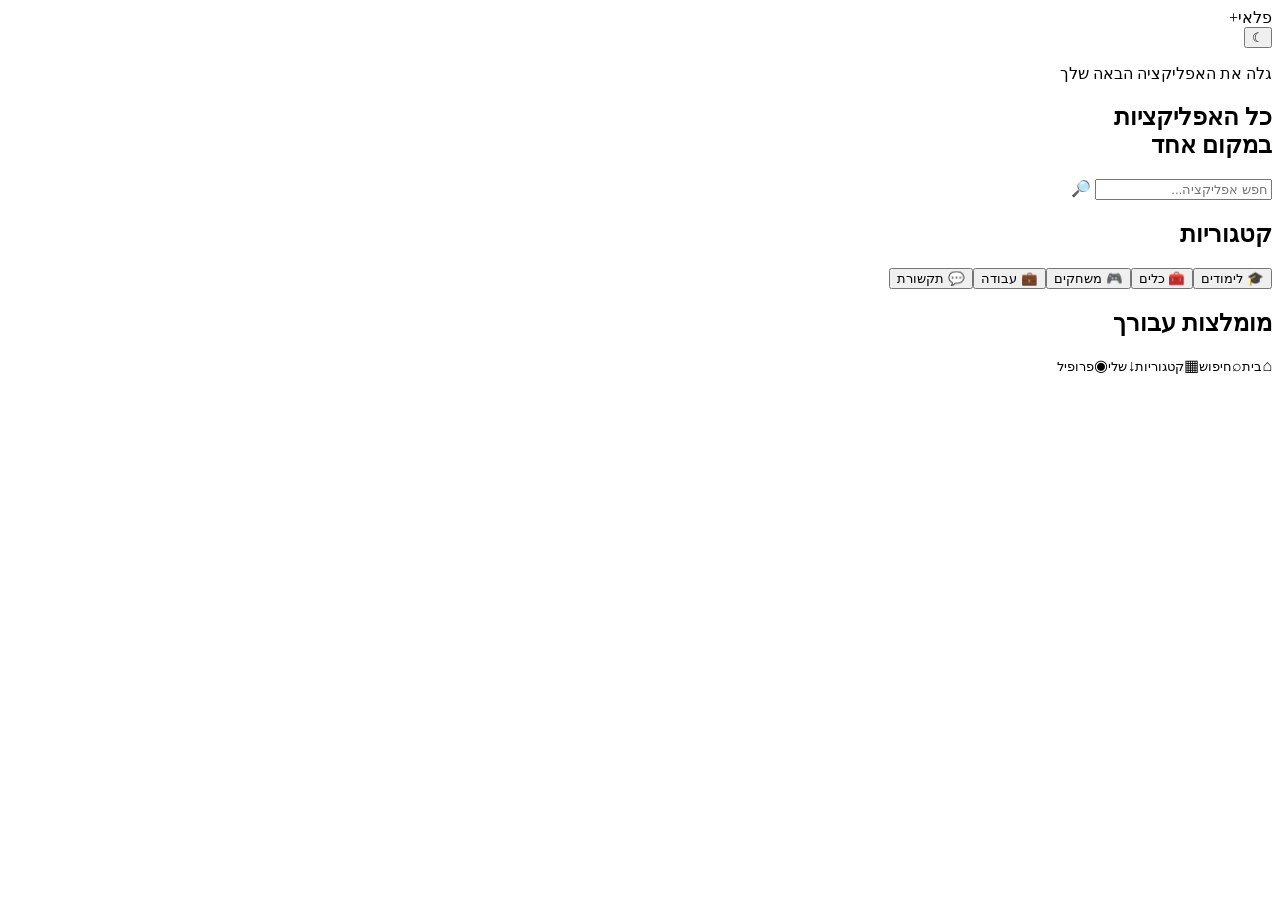
==== app/src/main/assets/index.html @ 702aa1bb "Add Android APK build project: app/src/main/assets/index.html" ====
<!doctype html><html lang="he" dir="rtl"><head><meta charset="UTF-8"><meta name="viewport" content="width=device-width,initial-scale=1"><title>פלאי אפליקציות</title><link rel="stylesheet" href="style.css"></head><body><header><div class="brand">פלאי<span>+</span></div><button id="theme">☾</button></header><main><section class="hero"><p>גלה את האפליקציה הבאה שלך</p><h1>כל האפליקציות<br>במקום אחד</h1><div class="search"><input id="search" placeholder="חפש אפליקציה..."> 🔎</div></section><section><div class="section-title"><h2>קטגוריות</h2></div><div class="cats"><button>🎓 לימודים</button><button>🧰 כלים</button><button>🎮 משחקים</button><button>💼 עבודה</button><button>💬 תקשורת</button></div></section><section><div class="section-title"><h2>מומלצות עבורך</h2></div><div id="apps" class="apps"></div></section></main><nav><a class="active">⌂<small>בית</small></a><a>⌕<small>חיפוש</small></a><a>▦<small>קטגוריות</small></a><a>↓<small>שלי</small></a><a>◉<small>פרופיל</small></a></nav><script src="app.js"></script></body></html>
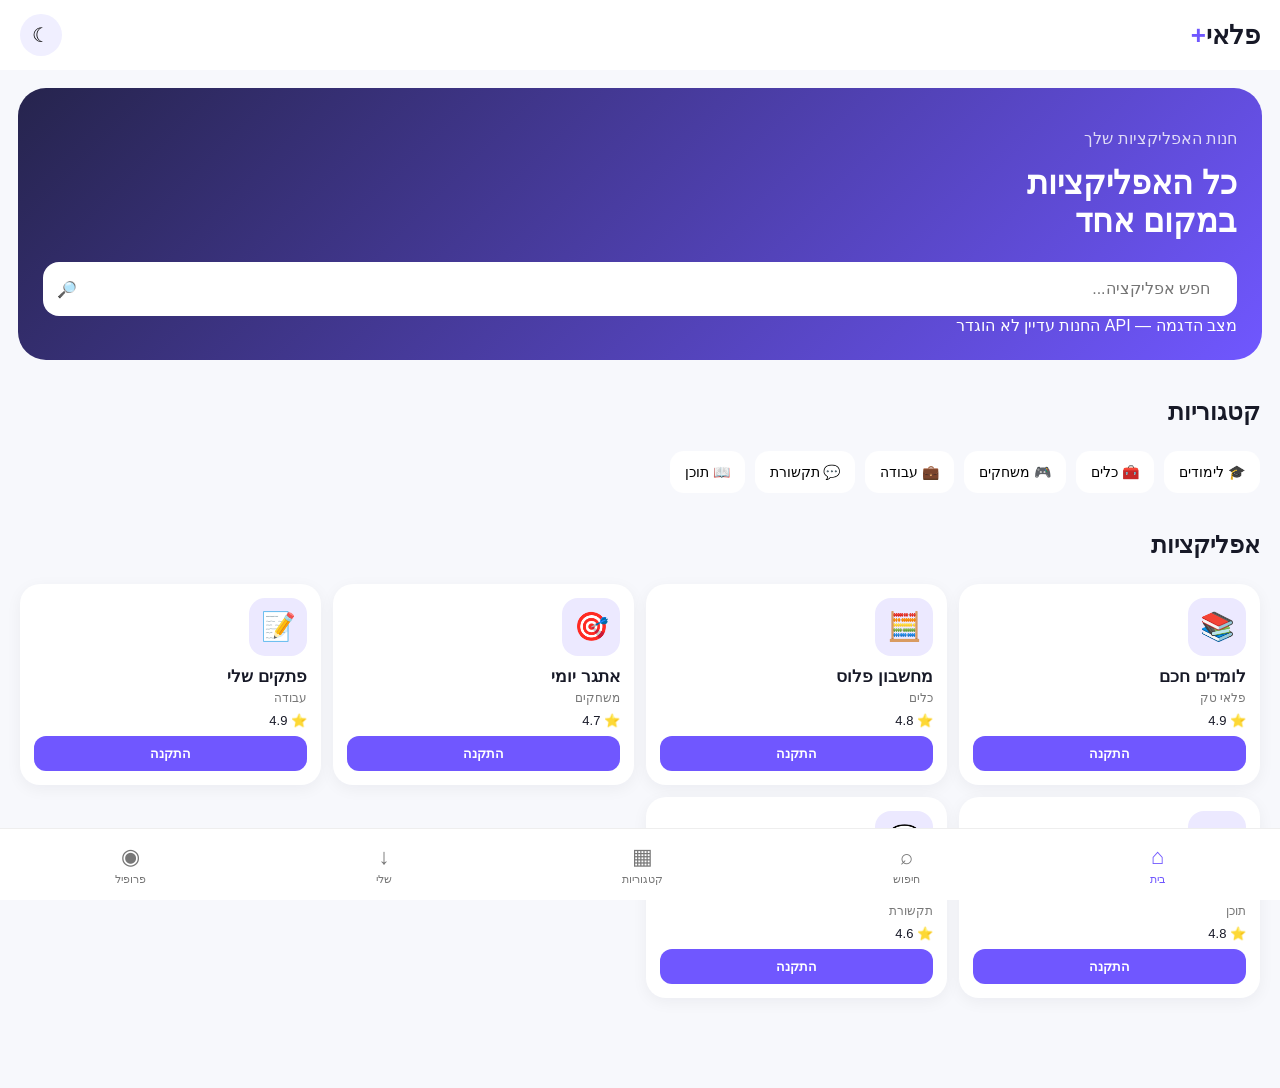
==== commit 384141b1: "Add catalog status and complete categories" ====
--- a/app/src/main/assets/index.html
+++ b/app/src/main/assets/index.html
@@ -1 +1 @@
-<!doctype html><html lang="he" dir="rtl"><head><meta charset="UTF-8"><meta name="viewport" content="width=device-width,initial-scale=1"><title>פלאי אפליקציות</title><link rel="stylesheet" href="style.css"></head><body><header><div class="brand">פלאי<span>+</span></div><button id="theme">☾</button></header><main><section class="hero"><p>גלה את האפליקציה הבאה שלך</p><h1>כל האפליקציות<br>במקום אחד</h1><div class="search"><input id="search" placeholder="חפש אפליקציה..."> 🔎</div></section><section><div class="section-title"><h2>קטגוריות</h2></div><div class="cats"><button>🎓 לימודים</button><button>🧰 כלים</button><button>🎮 משחקים</button><button>💼 עבודה</button><button>💬 תקשורת</button></div></section><section><div class="section-title"><h2>מומלצות עבורך</h2></div><div id="apps" class="apps"></div></section></main><nav><a class="active">⌂<small>בית</small></a><a>⌕<small>חיפוש</small></a><a>▦<small>קטגוריות</small></a><a>↓<small>שלי</small></a><a>◉<small>פרופיל</small></a></nav><script src="app.js"></script></body></html>
+<!doctype html><html lang="he" dir="rtl"><head><meta charset="UTF-8"><meta name="viewport" content="width=device-width,initial-scale=1"><title>פלאי אפליקציות</title><link rel="stylesheet" href="style.css"></head><body><header><div class="brand">פלאי<span>+</span></div><button id="theme">☾</button></header><main><section class="hero"><p>חנות האפליקציות שלך</p><h1>כל האפליקציות<br>במקום אחד</h1><div class="search"><input id="search" placeholder="חפש אפליקציה..."><span>🔎</span></div><div id="status" class="status">טוען אפליקציות...</div></section><section><div class="section-title"><h2>קטגוריות</h2></div><div class="cats"><button>🎓 לימודים</button><button>🧰 כלים</button><button>🎮 משחקים</button><button>💼 עבודה</button><button>💬 תקשורת</button><button>📖 תוכן</button></div></section><section><div class="section-title"><h2>אפליקציות</h2></div><div id="apps" class="apps"></div></section></main><nav><a class="active">⌂<small>בית</small></a><a>⌕<small>חיפוש</small></a><a>▦<small>קטגוריות</small></a><a>↓<small>שלי</small></a><a>◉<small>פרופיל</small></a></nav><script src="app.js"></script></body></html>
--- a/app/src/main/assets/style.css
+++ b/app/src/main/assets/style.css
@@ -0,0 +1 @@
+*{box-sizing:border-box}body{margin:0;font-family:Arial,sans-serif;background:#f7f8fc;color:#171927;padding-bottom:85px}header{height:70px;background:#fff;display:flex;align-items:center;justify-content:space-between;padding:0 20px}.brand{font-size:26px;font-weight:800}.brand span{color:#7057ff}header button{border:0;background:#f0efff;border-radius:50%;width:42px;height:42px;font-size:20px}.hero{margin:18px;padding:25px;border-radius:28px;background:linear-gradient(135deg,#26244d,#7057ff);color:#fff}.hero p{opacity:.8}.hero h1{font-size:32px;margin:10px 0 22px}.search{background:#fff;color:#222;border-radius:16px;padding:5px 14px;display:flex;align-items:center}.search input{border:0;outline:0;padding:13px;width:100%;font-size:16px}.section-title{display:flex;justify-content:space-between;align-items:center;padding:0 20px}.cats{display:flex;gap:10px;overflow:auto;padding:5px 20px 18px}.cats button{white-space:nowrap;border:0;background:#fff;border-radius:14px;padding:13px 15px;font-size:14px}.apps{display:grid;grid-template-columns:1fr 1fr;gap:12px;padding:5px 20px}.card{background:#fff;border-radius:20px;padding:14px;box-shadow:0 4px 16px #15172b0d}.icon{width:58px;height:58px;border-radius:16px;background:#ece9ff;display:grid;place-items:center;font-size:28px;margin-bottom:10px}.card h3{margin:4px 0;font-size:17px}.meta{color:#777;font-size:12px}.rating{margin:8px 0;font-size:13px}.install{width:100%;border:0;border-radius:12px;padding:10px;background:#7057ff;color:white;font-weight:700}nav{position:fixed;bottom:0;left:0;right:0;background:#fff;height:72px;display:flex;justify-content:space-around;align-items:center;border-top:1px solid #eee}nav a{text-align:center;color:#777;font-size:22px}nav a.active{color:#7057ff}nav small{display:block;font-size:11px;margin-top:3px}@media(min-width:700px){.apps{grid-template-columns:repeat(4,1fr)}}
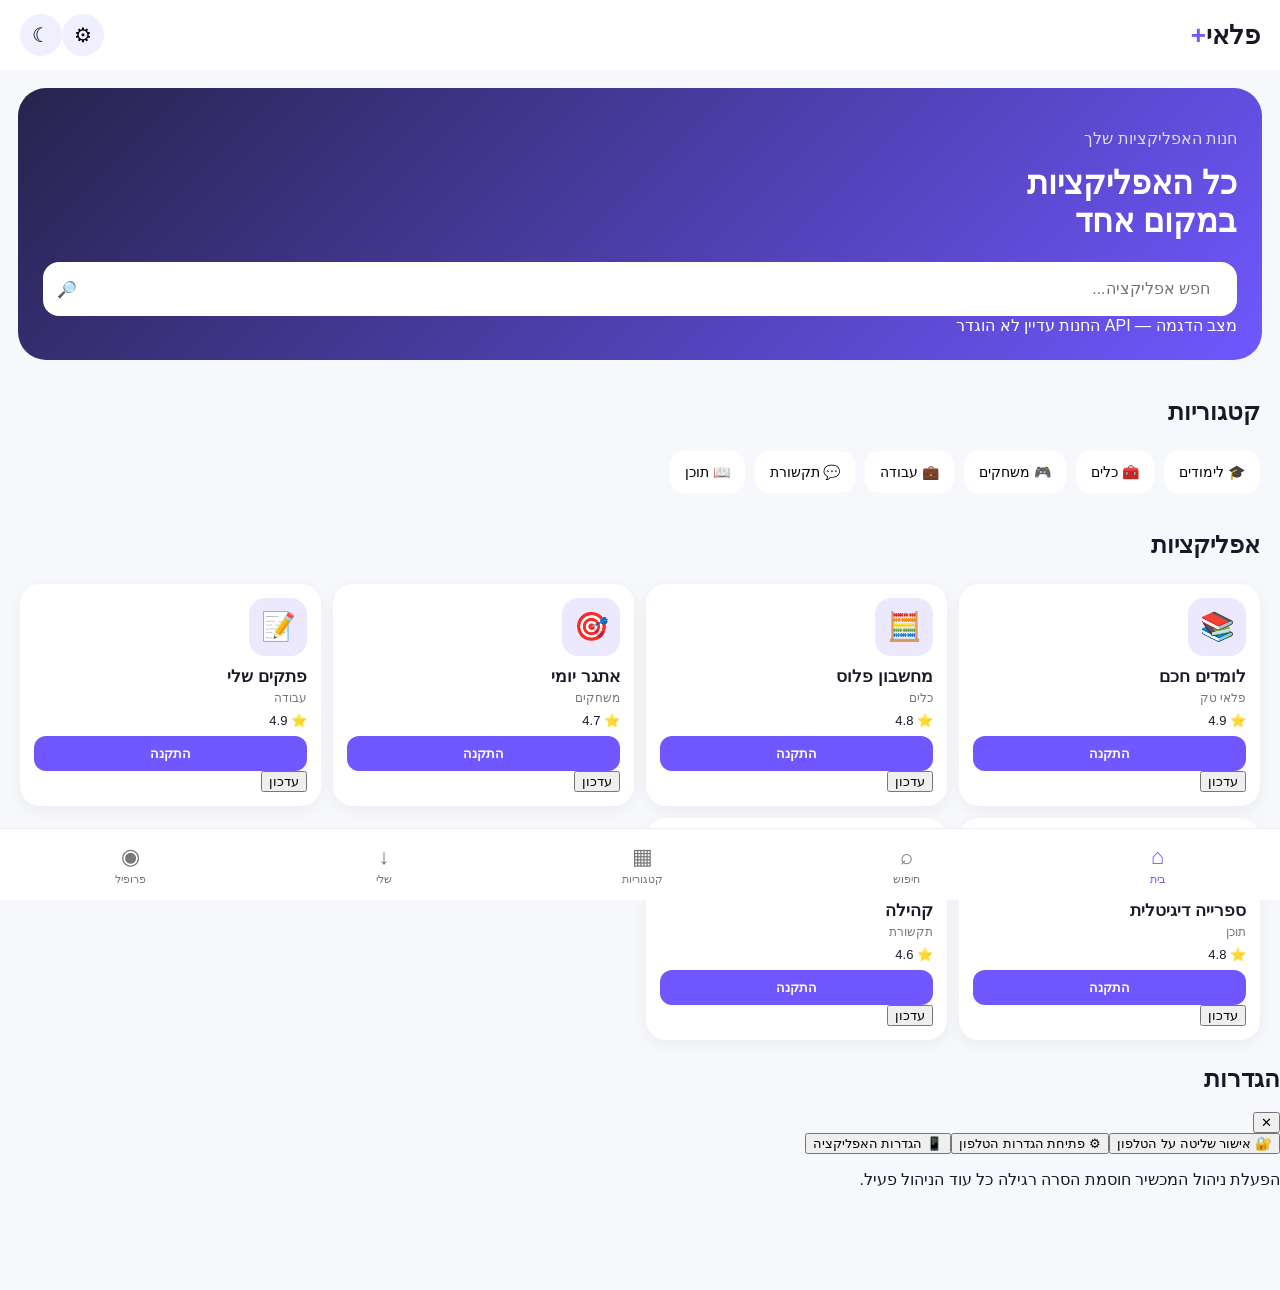
==== commit 9e5a05aa: "Fix store controls, images and settings" ====
--- a/app/src/main/assets/index.html
+++ b/app/src/main/assets/index.html
@@ -1 +1 @@
-<!doctype html><html lang="he" dir="rtl"><head><meta charset="UTF-8"><meta name="viewport" content="width=device-width,initial-scale=1"><title>פלאי אפליקציות</title><link rel="stylesheet" href="style.css"></head><body><header><div class="brand">פלאי<span>+</span></div><button id="theme">☾</button></header><main><section class="hero"><p>חנות האפליקציות שלך</p><h1>כל האפליקציות<br>במקום אחד</h1><div class="search"><input id="search" placeholder="חפש אפליקציה..."><span>🔎</span></div><div id="status" class="status">טוען אפליקציות...</div></section><section><div class="section-title"><h2>קטגוריות</h2></div><div class="cats"><button>🎓 לימודים</button><button>🧰 כלים</button><button>🎮 משחקים</button><button>💼 עבודה</button><button>💬 תקשורת</button><button>📖 תוכן</button></div></section><section><div class="section-title"><h2>אפליקציות</h2></div><div id="apps" class="apps"></div></section></main><nav><a class="active">⌂<small>בית</small></a><a>⌕<small>חיפוש</small></a><a>▦<small>קטגוריות</small></a><a>↓<small>שלי</small></a><a>◉<small>פרופיל</small></a></nav><script src="app.js"></script></body></html>+<!doctype html><html lang="he" dir="rtl"><head><meta charset="UTF-8"><meta name="viewport" content="width=device-width,initial-scale=1"><title>פלאי אפליקציות</title><link rel="stylesheet" href="style.css"></head><body><header><div class="brand">פלאי<span>+</span></div><div><button id="settingsBtn">⚙</button><button id="theme">☾</button></div></header><main><section class="hero"><p>חנות האפליקציות שלך</p><h1>כל האפליקציות<br>במקום אחד</h1><div class="search"><input id="search" placeholder="חפש אפליקציה..."><span>🔎</span></div><div id="status">טוען אפליקציות...</div></section><section><div class="section-title"><h2>קטגוריות</h2></div><div class="cats"><button>🎓 לימודים</button><button>🧰 כלים</button><button>🎮 משחקים</button><button>💼 עבודה</button><button>💬 תקשורת</button><button>📖 תוכן</button></div></section><section><div class="section-title"><h2>אפליקציות</h2></div><div id="apps" class="apps"></div></section></main><div id="settings" class="settings"><div class="settingsCard"><div class="settingsTop"><h2>הגדרות</h2><button id="closeSettings">✕</button></div><button id="deviceAdmin">🔐 אישור שליטה על הטלפון</button><button id="phoneSettings">⚙ פתיחת הגדרות הטלפון</button><button id="appSettings">📱 הגדרות האפליקציה</button><p class="hint">הפעלת ניהול המכשיר חוסמת הסרה רגילה כל עוד הניהול פעיל.</p></div></div><nav><a class="active">⌂<small>בית</small></a><a>⌕<small>חיפוש</small></a><a>▦<small>קטגוריות</small></a><a>↓<small>שלי</small></a><a>◉<small>פרופיל</small></a></nav><script src="app.js"></script></body></html>
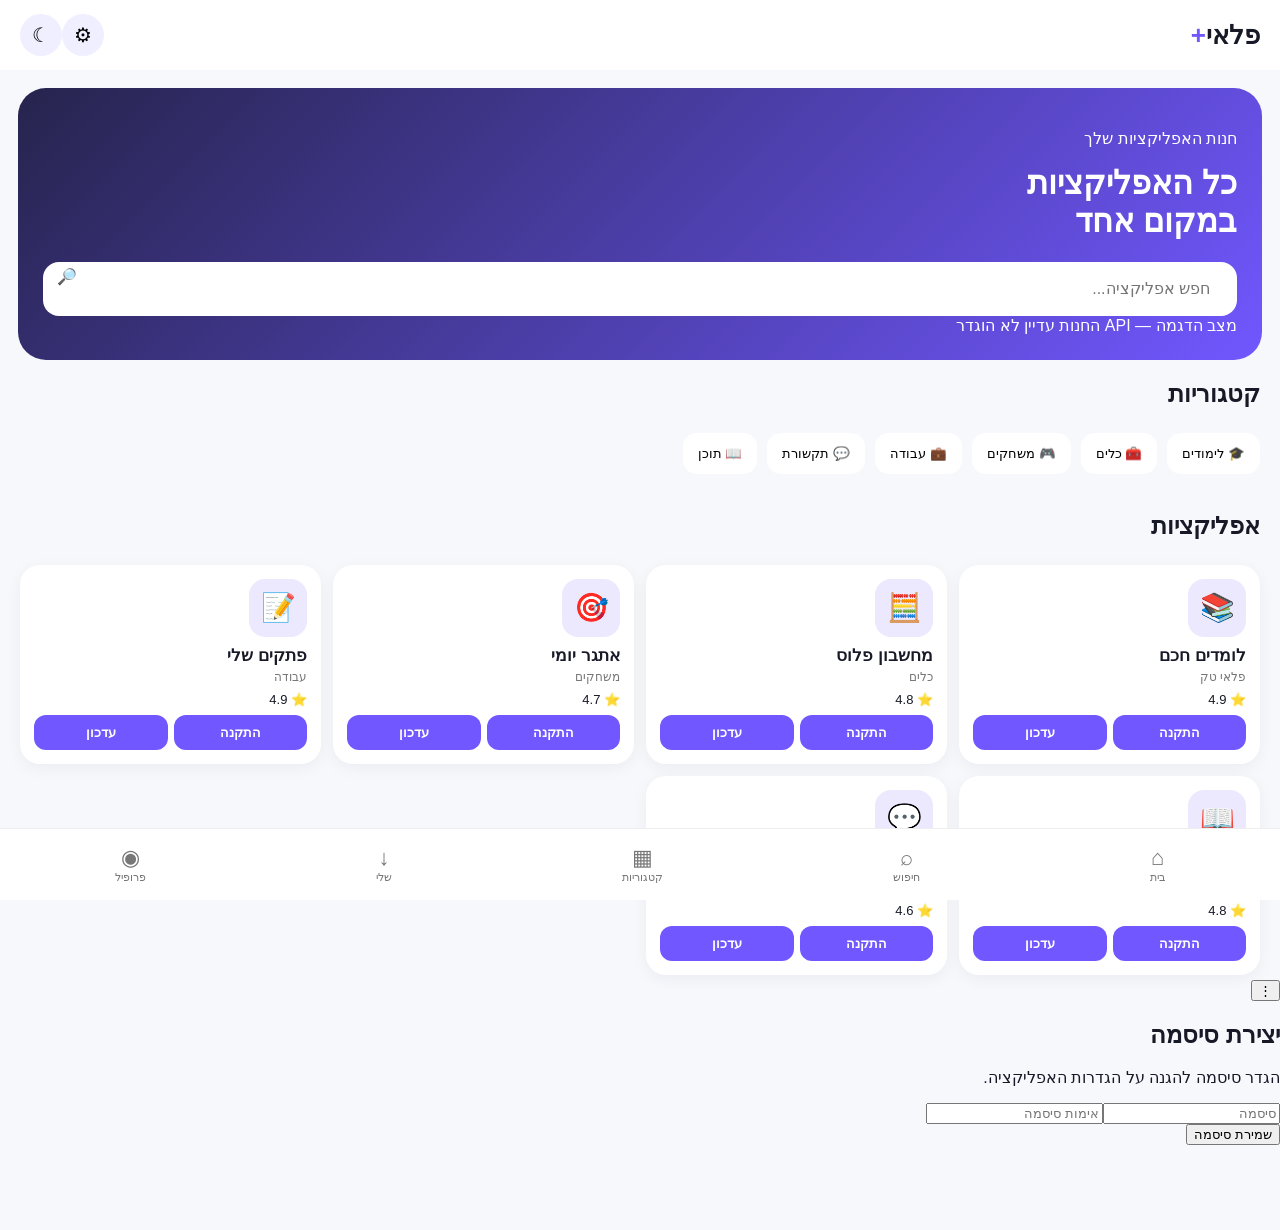
==== commit a53579a2: "Add centered controls and password creation UI" ====
--- a/app/src/main/assets/index.html
+++ b/app/src/main/assets/index.html
@@ -1 +1 @@
-<!doctype html><html lang="he" dir="rtl"><head><meta charset="UTF-8"><meta name="viewport" content="width=device-width,initial-scale=1"><title>פלאי אפליקציות</title><link rel="stylesheet" href="style.css"></head><body><header><div class="brand">פלאי<span>+</span></div><div><button id="settingsBtn">⚙</button><button id="theme">☾</button></div></header><main><section class="hero"><p>חנות האפליקציות שלך</p><h1>כל האפליקציות<br>במקום אחד</h1><div class="search"><input id="search" placeholder="חפש אפליקציה..."><span>🔎</span></div><div id="status">טוען אפליקציות...</div></section><section><div class="section-title"><h2>קטגוריות</h2></div><div class="cats"><button>🎓 לימודים</button><button>🧰 כלים</button><button>🎮 משחקים</button><button>💼 עבודה</button><button>💬 תקשורת</button><button>📖 תוכן</button></div></section><section><div class="section-title"><h2>אפליקציות</h2></div><div id="apps" class="apps"></div></section></main><div id="settings" class="settings"><div class="settingsCard"><div class="settingsTop"><h2>הגדרות</h2><button id="closeSettings">✕</button></div><button id="deviceAdmin">🔐 אישור שליטה על הטלפון</button><button id="phoneSettings">⚙ פתיחת הגדרות הטלפון</button><button id="appSettings">📱 הגדרות האפליקציה</button><p class="hint">הפעלת ניהול המכשיר חוסמת הסרה רגילה כל עוד הניהול פעיל.</p></div></div><nav><a class="active">⌂<small>בית</small></a><a>⌕<small>חיפוש</small></a><a>▦<small>קטגוריות</small></a><a>↓<small>שלי</small></a><a>◉<small>פרופיל</small></a></nav><script src="app.js"></script></body></html>+<!doctype html><html lang="he" dir="rtl"><head><meta charset="UTF-8"><meta name="viewport" content="width=device-width,initial-scale=1"><title>פלאי אפליקציות</title><link rel="stylesheet" href="style.css"></head><body><header><div class="brand">פלאי<span>+</span></div><div><button id="settingsBtn">⚙</button><button id="theme">☾</button></div></header><main><section class="hero"><p>חנות האפליקציות שלך</p><h1>כל האפליקציות<br>במקום אחד</h1><div class="search"><input id="search" placeholder="חפש אפליקציה..."><span>🔎</span></div><div id="status">טוען אפליקציות...</div></section><section><div class="section-title"><h2>קטגוריות</h2></div><div class="cats"><button>🎓 לימודים</button><button>🧰 כלים</button><button>🎮 משחקים</button><button>💼 עבודה</button><button>💬 תקשורת</button><button>📖 תוכן</button></div></section><section><div class="section-title"><h2>אפליקציות</h2></div><div id="apps" class="apps"></div></section></main><button id="centerMore" class="center-more" aria-label="אפשרויות">⋮</button><div id="passwordModal" class="password-modal"><div class="password-card" dir="rtl"><h2>יצירת סיסמה</h2><p>הגדר סיסמה להגנה על הגדרות האפליקציה.</p><input id="newPassword" type="password" inputmode="numeric" autocomplete="new-password" placeholder="סיסמה"><input id="confirmPassword" type="password" inputmode="numeric" autocomplete="new-password" placeholder="אימות סיסמה"><div id="passwordError" class="password-error"></div><button id="savePassword">שמירת סיסמה</button></div></div><div id="settings" class="settings"><div class="settingsCard"><div class="settingsTop"><h2>הגדרות</h2><button id="closeSettings">✕</button></div><button id="createPassword">🔑 יצירת סיסמה</button><button id="deviceAdmin">🔐 אישור שליטה על הטלפון</button><button id="phoneSettings">⚙ פתיחת הגדרות הטלפון</button><button id="appSettings">📱 הגדרות האפליקציה</button><p class="hint">הפעלת ניהול המכשיר חוסמת הסרה רגילה כל עוד הניהול פעיל.</p></div></div><nav><a class="active">⌂<small>בית</small></a><a>⌕<small>חיפוש</small></a><a>▦<small>קטגוריות</small></a><a>↓<small>שלי</small></a><a>◉<small>פרופיל</small></a></nav><script src="app.js"></script></body></html>
--- a/app/src/main/assets/style.css
+++ b/app/src/main/assets/style.css
@@ -1 +1 @@
-*{box-sizing:border-box}body{margin:0;font-family:Arial,sans-serif;background:#f7f8fc;color:#171927;padding-bottom:85px}header{height:70px;background:#fff;display:flex;align-items:center;justify-content:space-between;padding:0 20px}.brand{font-size:26px;font-weight:800}.brand span{color:#7057ff}header button{border:0;background:#f0efff;border-radius:50%;width:42px;height:42px;font-size:20px}.hero{margin:18px;padding:25px;border-radius:28px;background:linear-gradient(135deg,#26244d,#7057ff);color:#fff}.hero p{opacity:.8}.hero h1{font-size:32px;margin:10px 0 22px}.search{background:#fff;color:#222;border-radius:16px;padding:5px 14px;display:flex;align-items:center}.search input{border:0;outline:0;padding:13px;width:100%;font-size:16px}.section-title{display:flex;justify-content:space-between;align-items:center;padding:0 20px}.cats{display:flex;gap:10px;overflow:auto;padding:5px 20px 18px}.cats button{white-space:nowrap;border:0;background:#fff;border-radius:14px;padding:13px 15px;font-size:14px}.apps{display:grid;grid-template-columns:1fr 1fr;gap:12px;padding:5px 20px}.card{background:#fff;border-radius:20px;padding:14px;box-shadow:0 4px 16px #15172b0d}.icon{width:58px;height:58px;border-radius:16px;background:#ece9ff;display:grid;place-items:center;font-size:28px;margin-bottom:10px}.card h3{margin:4px 0;font-size:17px}.meta{color:#777;font-size:12px}.rating{margin:8px 0;font-size:13px}.install{width:100%;border:0;border-radius:12px;padding:10px;background:#7057ff;color:white;font-weight:700}nav{position:fixed;bottom:0;left:0;right:0;background:#fff;height:72px;display:flex;justify-content:space-around;align-items:center;border-top:1px solid #eee}nav a{text-align:center;color:#777;font-size:22px}nav a.active{color:#7057ff}nav small{display:block;font-size:11px;margin-top:3px}@media(min-width:700px){.apps{grid-template-columns:repeat(4,1fr)}}
+*{box-sizing:border-box}body{margin:0;font-family:Arial,sans-serif;background:#f7f8fc;color:#171927;padding-bottom:85px}header{height:70px;background:#fff;display:flex;align-items:center;justify-content:space-between;padding:0 20px;position:sticky;top:0;z-index:5}.brand{font-size:26px;font-weight:800}.brand span{color:#7057ff}header button{border:0;background:#f0efff;border-radius:50%;width:42px;height:42px;font-size:20px}.hero{margin:18px;padding:25px;border-radius:28px;background:linear-gradient(135deg,#26244d,#7057ff);color:#fff}.hero h1{font-size:32px;margin:10px 0 22px}.search{background:#fff;color:#222;border-radius:16px;padding:5px 14px;display:flex}.search input{border:0;outline:0;padding:13px;width:100%;font-size:16px}.section-title{padding:0 20px}.cats{display:flex;gap:10px;overflow:auto;padding:5px 20px 18px}.cats button{white-space:nowrap;border:0;background:#fff;border-radius:14px;padding:13px 15px}.apps{display:grid;grid-template-columns:1fr 1fr;gap:12px;padding:5px 20px}.card{background:#fff;border-radius:20px;padding:14px;box-shadow:0 4px 16px #15172b0d}.icon{width:58px;height:58px;border-radius:16px;background:#ece9ff;display:grid;place-items:center;font-size:28px;overflow:hidden}.icon img{width:100%;height:100%;object-fit:cover}.card h3{margin:8px 0 4px;font-size:17px}.meta{color:#777;font-size:12px}.rating{margin:8px 0;font-size:13px}.actions{display:flex;gap:6px}.actions button{flex:1;border:0;border-radius:12px;padding:10px;background:#7057ff;color:#fff;font-weight:700}.settings{position:fixed;inset:0;background:#0008;z-index:20;display:none;align-items:flex-end}.settings.open{display:flex}.settingsCard{background:#fff;width:100%;padding:20px;border-radius:24px 24px 0 0}.settingsTop{display:flex;justify-content:space-between}.settingsTop button{border:0;background:none;font-size:20px}.settingsCard>button{width:100%;margin:7px 0;padding:14px;border:0;border-radius:14px;background:#f0efff;font-weight:700}.hint{font-size:12px;color:#777}.error{text-align:center;padding:30px;color:#777}nav{position:fixed;bottom:0;left:0;right:0;background:#fff;height:72px;display:flex;justify-content:space-around;align-items:center;border-top:1px solid #eee;z-index:10}nav a{text-align:center;color:#777;font-size:22px}nav small{display:block;font-size:11px}@media(min-width:700px){.apps{grid-template-columns:repeat(4,1fr)}}
